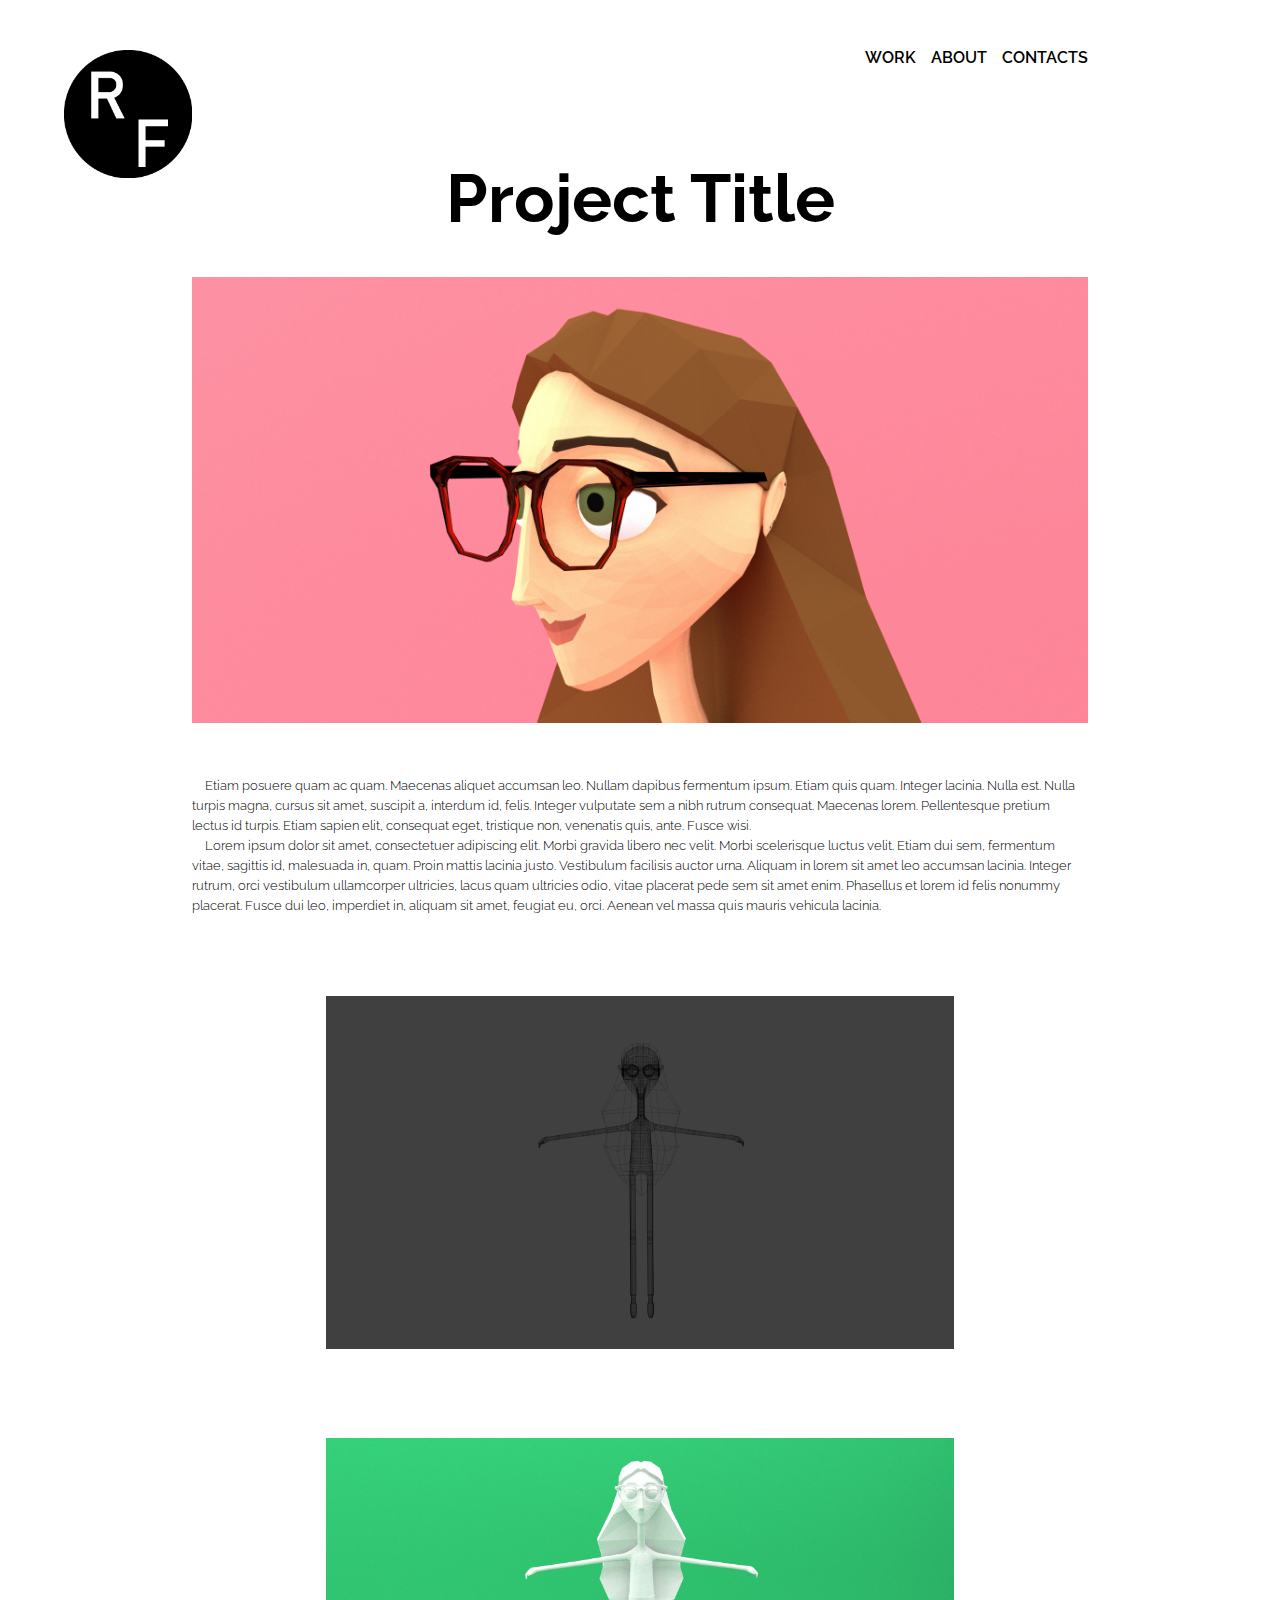
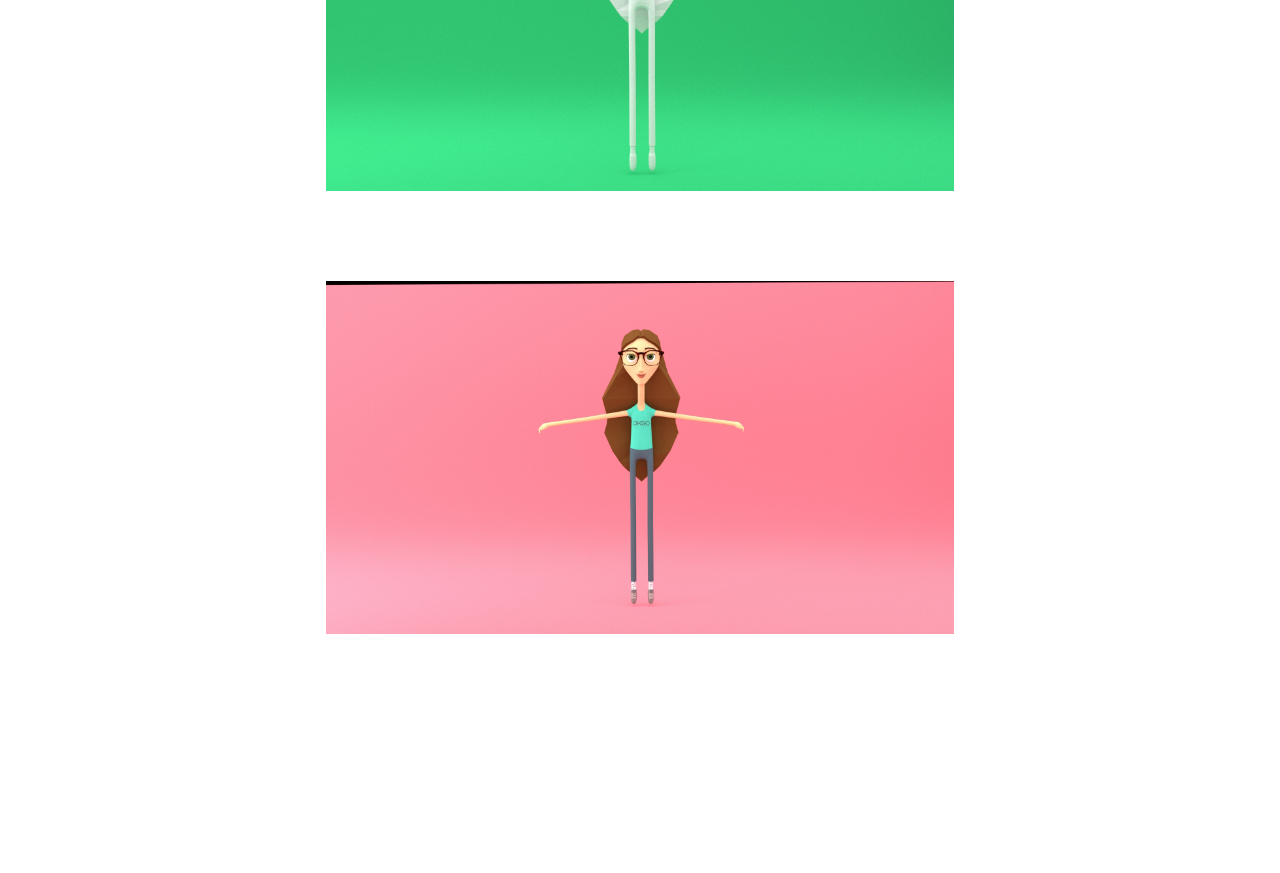
==== index.html @ c7c7fef3 "first_version" ====
<!DOCTYPE html>

<!-- Rita Fonseca e Costa up201304540 -->

<html lang="en">

  <head>

    <link href="https://fonts.googleapis.com/css?family=Raleway:300,700" rel="stylesheet">

    <title>Rita Fonseca</title>
    <meta charset="utf-8" />
    <meta name="viewport" content="initial-scale=1.0, width=device-width"/>

    <link rel="stylesheet"
    href="stylesheet.css">

  </head>

  <body>

    <a href="home.html"><img id="home" src="home.png"/></a>

    <ul id="menu">
      <li><a href="work.html">WORK</a></li>
      <li><a href="about.html">ABOUT</a></li>
      <li><a href="contacts.html">CONTACTS</a></li>
    </ul>

    <div class="dropdown">
  <button onclick="myFunction()" class="dropbtn"><img id="tracinhos" src="tracinhos.png"/></button>
  <div id="myDropdown" class="dropdown-content">
    <a href="work.html">WORK</a>
    <a href="about.html">ABOUT</a>
    <a href="contacts.html">CONTACTS</a>
  </div>
</div>

    <h1>Project Title</h1>

    <img id="main_image" src="main_image.jpg"/>

    <div class="description">

      <p>Etiam posuere quam ac quam. Maecenas aliquet accumsan leo. Nullam dapibus fermentum ipsum. Etiam quis quam. Integer lacinia. Nulla est. Nulla turpis magna, cursus sit amet, suscipit a, interdum id, felis. Integer vulputate sem a nibh rutrum consequat. Maecenas lorem. Pellentesque pretium lectus id turpis. Etiam sapien elit, consequat eget, tristique non, venenatis quis, ante. Fusce wisi.</p>

      <p>Lorem ipsum dolor sit amet, consectetuer adipiscing elit. Morbi gravida libero nec velit. Morbi scelerisque luctus velit. Etiam dui sem, fermentum vitae, sagittis id, malesuada in, quam. Proin mattis lacinia justo. Vestibulum facilisis auctor urna. Aliquam in lorem sit amet leo accumsan lacinia. Integer rutrum, orci vestibulum ullamcorper ultricies, lacus quam ultricies odio, vitae placerat pede sem sit amet enim. Phasellus et lorem id felis nonummy placerat. Fusce dui leo, imperdiet in, aliquam sit amet, feugiat eu, orci. Aenean vel massa quis mauris vehicula lacinia.</p>
    </div>

      <img class="other_images" src="1.jpg"/>
      <img class="other_images" src="2.jpg"/>
      <img class="other_images" src="3.jpg"/>
      <iframe src="https://player.vimeo.com/video/164984210"></iframe>

    <script src="scripts.js"></script>
  </body>
</html>
---- stylesheet.css ----
html,body,div,span,applet,object,iframe,h1,h2,h3,h4,h5,h6,p,blockquote,pre,a,abbr,acronym,address,big,cite,code,del,dfn,em,img,ins,kbd,q,s,samp,small,strike,strong,sub,sup,tt,var,b,u,i,center,dl,dt,dd,ol,ul,li,fieldset,form,label,legend,table,caption,tbody,tfoot,thead,tr,th,td,article,aside,canvas,details,embed,figure,figcaption,footer,header,hgroup,menu,nav,output,ruby,section,summary,time,mark,audio,video{margin:0;padding:0;border:0;font-size:100%;font:inherit;vertical-align:baseline}article,aside,details,figcaption,figure,footer,header,hgroup,menu,nav,section{display:block}body{line-height:1}ol,ul{list-style:none}blockquote,q{quotes:none}blockquote:before,blockquote:after,q:before,q:after{content:'';content:none}table{border-collapse:collapse;border-spacing:0}body{font-family:'Raleway', sans-serif;margin:0 auto;width:70%}#home{width:10%;position:absolute;top:50px;left:5%}a{color:#000;text-decoration:none}a:hover{color:#03c}.dropdown{display:none}ul{display:-webkit-flex;display:-ms-flexbox;display:flex;-webkit-flex-direction:row;-ms-flex-direction:row;flex-direction:row;-webkit-justify-content:flex-end;-ms-flex-pack:end;justify-content:flex-end}li{padding:50px 0px 10px 15px;font-size:12pt;font-weight:600}h1{color:#000;text-align:center;font-weight:700;font-size:50pt;padding:10% 0% 5% 0%}#main_image{width:100%}.description{margin:50px 0px 80px 0px;font-weight:300;font-size:10pt;line-height:1.5;text-indent:1em}iframe{width:70%;display:block;margin:0 auto}.other_images{width:70%;padding-bottom:10%;display:block;margin:0 auto}@media screen and (max-width: 960px){h1{font-size:30pt}li{padding:50px 0px 10px 15px;font-size:8pt}}@media screen and (max-width: 765px){.dropbtn{background-color:transparent;border:none;cursor:pointer}.dropdown{position:relative;display:-webkit-flex;display:-ms-flexbox;display:flex;-webkit-justify-content:flex-end;-ms-flex-pack:end;justify-content:flex-end}#tracinhos{margin-top:15px;width:30px}.dropdown-content{display:none;position:fixed;top:50px;right:15%;background-color:#fff;min-width:160px}.dropdown-content a{color:black;padding:12px 16px;text-decoration:none;display:-webkit-flex;display:-ms-flexbox;display:flex;-webkit-justify-content:flex-end;-ms-flex-pack:end;justify-content:flex-end}.dropdown-content a:hover{background-color:#f1f1f1}.show{display:block}#menu{display:none}h1{font-size:18pt}.other_images{width:100%}}
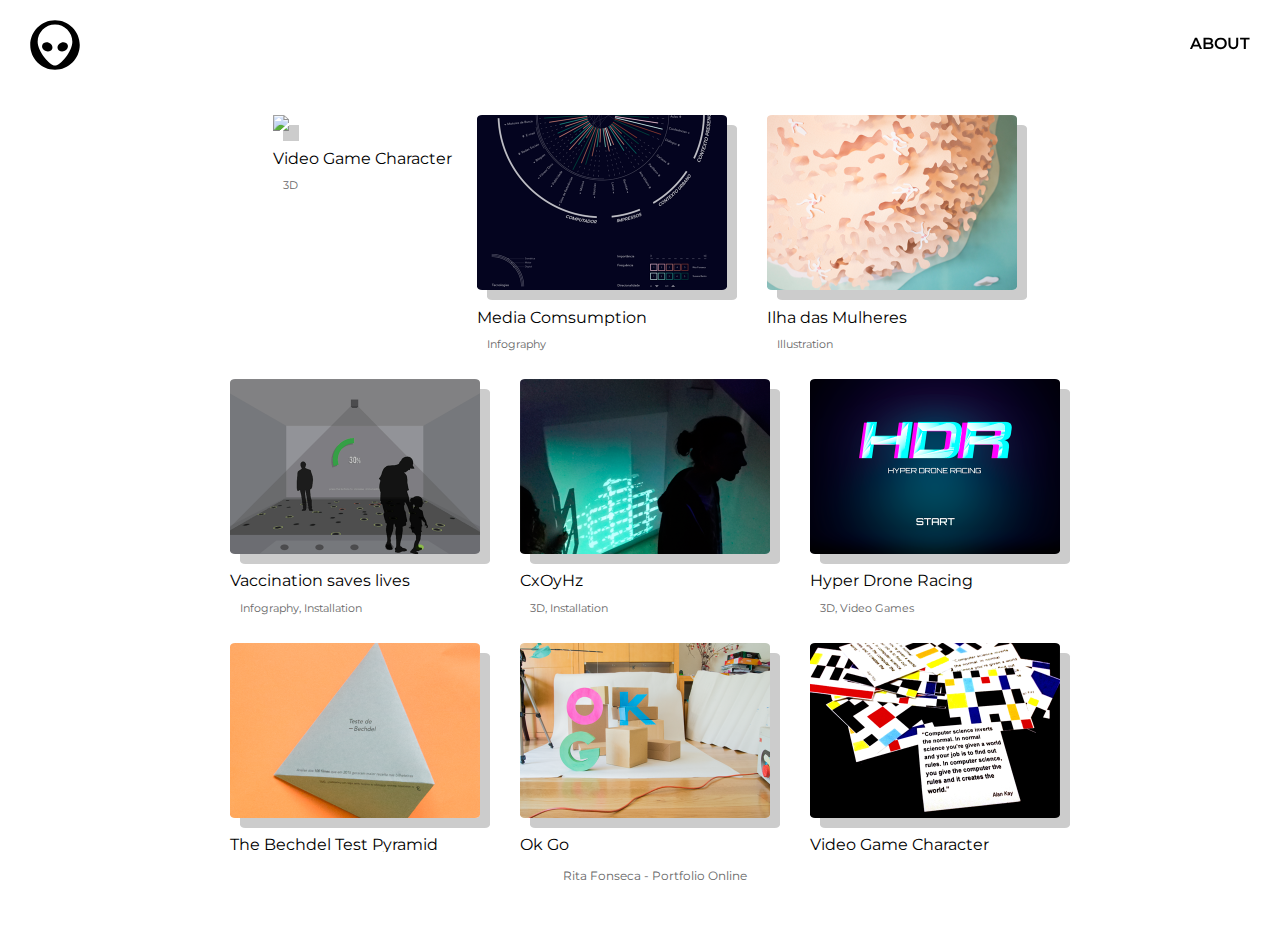
==== commit fb9dd7c4: "segunda_versão" ====
--- a/index.html
+++ b/index.html
@@ -6,7 +6,7 @@
 
   <head>
 
-    <link href="https://fonts.googleapis.com/css?family=Raleway:300,700" rel="stylesheet">
+    <link href="https://fonts.googleapis.com/css?family=Montserrat" rel="stylesheet">
 
     <title>Rita Fonseca</title>
     <meta charset="utf-8" />
@@ -19,39 +19,71 @@
 
   <body>
 
-    <a href="home.html"><img id="home" src="home.png"/></a>
+    <nav>
 
-    <ul id="menu">
-      <li><a href="work.html">WORK</a></li>
-      <li><a href="about.html">ABOUT</a></li>
-      <li><a href="contacts.html">CONTACTS</a></li>
-    </ul>
+      <a href="index.html" id="logo" title="logo"></a>
 
-    <div class="dropdown">
-  <button onclick="myFunction()" class="dropbtn"><img id="tracinhos" src="tracinhos.png"/></button>
-  <div id="myDropdown" class="dropdown-content">
-    <a href="work.html">WORK</a>
-    <a href="about.html">ABOUT</a>
-    <a href="contacts.html">CONTACTS</a>
-  </div>
-</div>
+      <a id="about" href="about.html">ABOUT</a>
 
-    <h1>Project Title</h1>
+    </nav>
 
-    <img id="main_image" src="main_image.jpg"/>
+      <ul id="work">
+        <li onclick="projeto()"><img src="imagens/imagem1.png"/>
+            <p class="title">Video Game Character</p>
+            <p class="tag">3D</p></li>
 
-    <div class="description">
+            <div id="projeto1">
+              <a onclick="fechar()"  id="fechar" title="fechar" > </a>
 
-      <p>Etiam posuere quam ac quam. Maecenas aliquet accumsan leo. Nullam dapibus fermentum ipsum. Etiam quis quam. Integer lacinia. Nulla est. Nulla turpis magna, cursus sit amet, suscipit a, interdum id, felis. Integer vulputate sem a nibh rutrum consequat. Maecenas lorem. Pellentesque pretium lectus id turpis. Etiam sapien elit, consequat eget, tristique non, venenatis quis, ante. Fusce wisi.</p>
+              <img src="imagens/3.jpg"/>
 
-      <p>Lorem ipsum dolor sit amet, consectetuer adipiscing elit. Morbi gravida libero nec velit. Morbi scelerisque luctus velit. Etiam dui sem, fermentum vitae, sagittis id, malesuada in, quam. Proin mattis lacinia justo. Vestibulum facilisis auctor urna. Aliquam in lorem sit amet leo accumsan lacinia. Integer rutrum, orci vestibulum ullamcorper ultricies, lacus quam ultricies odio, vitae placerat pede sem sit amet enim. Phasellus et lorem id felis nonummy placerat. Fusce dui leo, imperdiet in, aliquam sit amet, feugiat eu, orci. Aenean vel massa quis mauris vehicula lacinia.</p>
-    </div>
+              <p> This project was developed as an assigment for a 3D class on my third year at FBAUP. I was asked to create a 3D character inspired by me and animate a walkcycle and an idle.</p>
 
-      <img class="other_images" src="1.jpg"/>
-      <img class="other_images" src="2.jpg"/>
-      <img class="other_images" src="3.jpg"/>
-      <iframe src="https://player.vimeo.com/video/164984210"></iframe>
 
-    <script src="scripts.js"></script>
+            </div>
+
+        <li><img src="imagens/imagem3.png"/>
+            <p class="title">Media Comsumption</p>
+            <p class="tag">Infography</p></li>
+        <li><img src="imagens/imagem2.png"/>
+            <p class="title">Ilha das Mulheres</p>
+            <p class="tag">Illustration</p></li>
+        <li><img src="imagens/imagem4.png"/>
+            <p class="title">Vaccination saves lives</p>
+            <p class="tag">Infography, Installation</p></li>
+        <li><img src="imagens/imagem5.png"/>
+            <p class="title">CxOyHz</p>
+            <p class="tag">3D, Installation</p></li>
+        <li><img src="imagens/imagem6.png"/>
+            <p class="title">Hyper Drone Racing</p>
+            <p class="tag">3D, Video Games</p></li>
+        <li><img src="imagens/imagem7.png"/>
+            <p class="title">The Bechdel Test Pyramid</p>
+            <p class="tag">Infography</p></li>
+        <li><img src="imagens/imagem8.png"/>
+            <p class="title">Ok Go</p>
+            <p class="tag">Illustration</p></li>
+        <li><img  src="imagens/imagem9.png"/>
+            <p class="title">Video Game Character</p>
+            <p class="tag">Programming, Installation</p></li>
+      </ul>
+
+
+
+      <footer>
+
+      <p class="fim">Rita Fonseca - Portfolio Online</p>
+
+      </footer>
+
+      <script>
+        function projeto() {
+          document.getElementById("projeto1").style.display = "flex";
+        }
+
+        function fechar() {
+          document.getElementById("projeto1").style.display = "none";
+        }
+</script>
+
   </body>
-</html>
--- a/stylesheet.css
+++ b/stylesheet.css
@@ -1 +1 @@
-html,body,div,span,applet,object,iframe,h1,h2,h3,h4,h5,h6,p,blockquote,pre,a,abbr,acronym,address,big,cite,code,del,dfn,em,img,ins,kbd,q,s,samp,small,strike,strong,sub,sup,tt,var,b,u,i,center,dl,dt,dd,ol,ul,li,fieldset,form,label,legend,table,caption,tbody,tfoot,thead,tr,th,td,article,aside,canvas,details,embed,figure,figcaption,footer,header,hgroup,menu,nav,output,ruby,section,summary,time,mark,audio,video{margin:0;padding:0;border:0;font-size:100%;font:inherit;vertical-align:baseline}article,aside,details,figcaption,figure,footer,header,hgroup,menu,nav,section{display:block}body{line-height:1}ol,ul{list-style:none}blockquote,q{quotes:none}blockquote:before,blockquote:after,q:before,q:after{content:'';content:none}table{border-collapse:collapse;border-spacing:0}body{font-family:'Raleway', sans-serif;margin:0 auto;width:70%}#home{width:10%;position:absolute;top:50px;left:5%}a{color:#000;text-decoration:none}a:hover{color:#03c}.dropdown{display:none}ul{display:-webkit-flex;display:-ms-flexbox;display:flex;-webkit-flex-direction:row;-ms-flex-direction:row;flex-direction:row;-webkit-justify-content:flex-end;-ms-flex-pack:end;justify-content:flex-end}li{padding:50px 0px 10px 15px;font-size:12pt;font-weight:600}h1{color:#000;text-align:center;font-weight:700;font-size:50pt;padding:10% 0% 5% 0%}#main_image{width:100%}.description{margin:50px 0px 80px 0px;font-weight:300;font-size:10pt;line-height:1.5;text-indent:1em}iframe{width:70%;display:block;margin:0 auto}.other_images{width:70%;padding-bottom:10%;display:block;margin:0 auto}@media screen and (max-width: 960px){h1{font-size:30pt}li{padding:50px 0px 10px 15px;font-size:8pt}}@media screen and (max-width: 765px){.dropbtn{background-color:transparent;border:none;cursor:pointer}.dropdown{position:relative;display:-webkit-flex;display:-ms-flexbox;display:flex;-webkit-justify-content:flex-end;-ms-flex-pack:end;justify-content:flex-end}#tracinhos{margin-top:15px;width:30px}.dropdown-content{display:none;position:fixed;top:50px;right:15%;background-color:#fff;min-width:160px}.dropdown-content a{color:black;padding:12px 16px;text-decoration:none;display:-webkit-flex;display:-ms-flexbox;display:flex;-webkit-justify-content:flex-end;-ms-flex-pack:end;justify-content:flex-end}.dropdown-content a:hover{background-color:#f1f1f1}.show{display:block}#menu{display:none}h1{font-size:18pt}.other_images{width:100%}}
+html,body,div,span,applet,object,iframe,h1,h2,h3,h4,h5,h6,p,blockquote,pre,a,abbr,acronym,address,big,cite,code,del,dfn,em,img,ins,kbd,q,s,samp,small,strike,strong,sub,sup,tt,var,b,u,i,center,dl,dt,dd,ol,ul,li,fieldset,form,label,legend,table,caption,tbody,tfoot,thead,tr,th,td,article,aside,canvas,details,embed,figure,figcaption,footer,header,hgroup,menu,nav,output,ruby,section,summary,time,mark,audio,video{margin:0;padding:0;border:0;font-size:100%;font:inherit;vertical-align:baseline}article,aside,details,figcaption,figure,footer,header,hgroup,menu,nav,section{display:block}body{line-height:1}ol,ul{list-style:none}blockquote,q{quotes:none}blockquote:before,blockquote:after,q:before,q:after{content:'';content:none}table{border-collapse:collapse;border-spacing:0}body{font-family:'Montserrat', sans-serif;margin:0 auto;width:70%;line-height:110%}p{padding-bottom:10px}nav{height:100px}#logo{position:fixed;top:20px;left:30px;width:50px;height:50px;background-image:url("imagens/logo_1.svg")}#logo:hover{background-image:url("imagens/logo_2.svg")}a{color:#6fc;text-decoration:none}a:hover{color:#0c8}#about{position:fixed;top:35px;right:30px;color:#000;font-size:12pt;font-weight:600}#about:hover{color:#000;border-bottom:solid 4px #6fc}.transparente{color:rgba(0,0,0,0.2)}.fim{font-size:9pt;color:#666;background-color:#fff;position:fixed;bottom:0px;width:70%;text-align:center;padding:15px}#work{display:-webkit-flex;display:-ms-flexbox;display:flex;-webkit-justify-content:center;-ms-flex-pack:center;justify-content:center;-webkit-flex-wrap:wrap;-ms-flex-wrap:wrap;flex-wrap:wrap;margin-bottom:50px}li img{border-radius:2%;overflow:hidden;transition:width 0.05s ease-in;width:250px;margin:15px;box-shadow:10px 10px rgba(0,0,0,0.2)}li img:hover{width:270px;margin:15px;box-shadow:10px 10px #6fc}.title{margin-left:15px}.tag{margin-left:18px}.tag{margin-left:25px;color:#666;font-size:8pt}#projeto1{display:none;position:fixed;background-color:#666;-webkit-justify-content:center;-ms-flex-pack:center;justify-content:center;top:150px;left:15%;width:70%;height:500px;border-radius:2%}#fechar{display:-webkit-flex;display:-ms-flexbox;display:flex;width:30px;height:30px;background-image:url("imagens/fechar.svg");background-repeat:no-repeat}#projeto1 img{display:-webkit-flex;display:-ms-flexbox;display:flex;width:60%;height:60%}#fechar:hover{background-image:url("imagens/fecharhover.svg")}#about_text{padding:0px 130px 0px 130px}.contacts{height:30px}#social,li{display:inline;-webkit-justify-content:center;-ms-flex-pack:center;justify-content:center;padding-left:10px}h1{border-style:dashed;color:#000;text-align:center;font-weight:700;font-size:35pt;padding:50px 0% 5% 0%}h2{color:#6fc;text-align:center;font-weight:700;font-size:35pt;padding:10% 0% 5% 0%}@media screen and (max-width: 960px){h1{font-size:20pt}li{padding:50px 0px 10px 15px;font-size:8pt}}@media screen and (max-width: 765px){h1{font-size:16pt}.other_images{width:100%}}
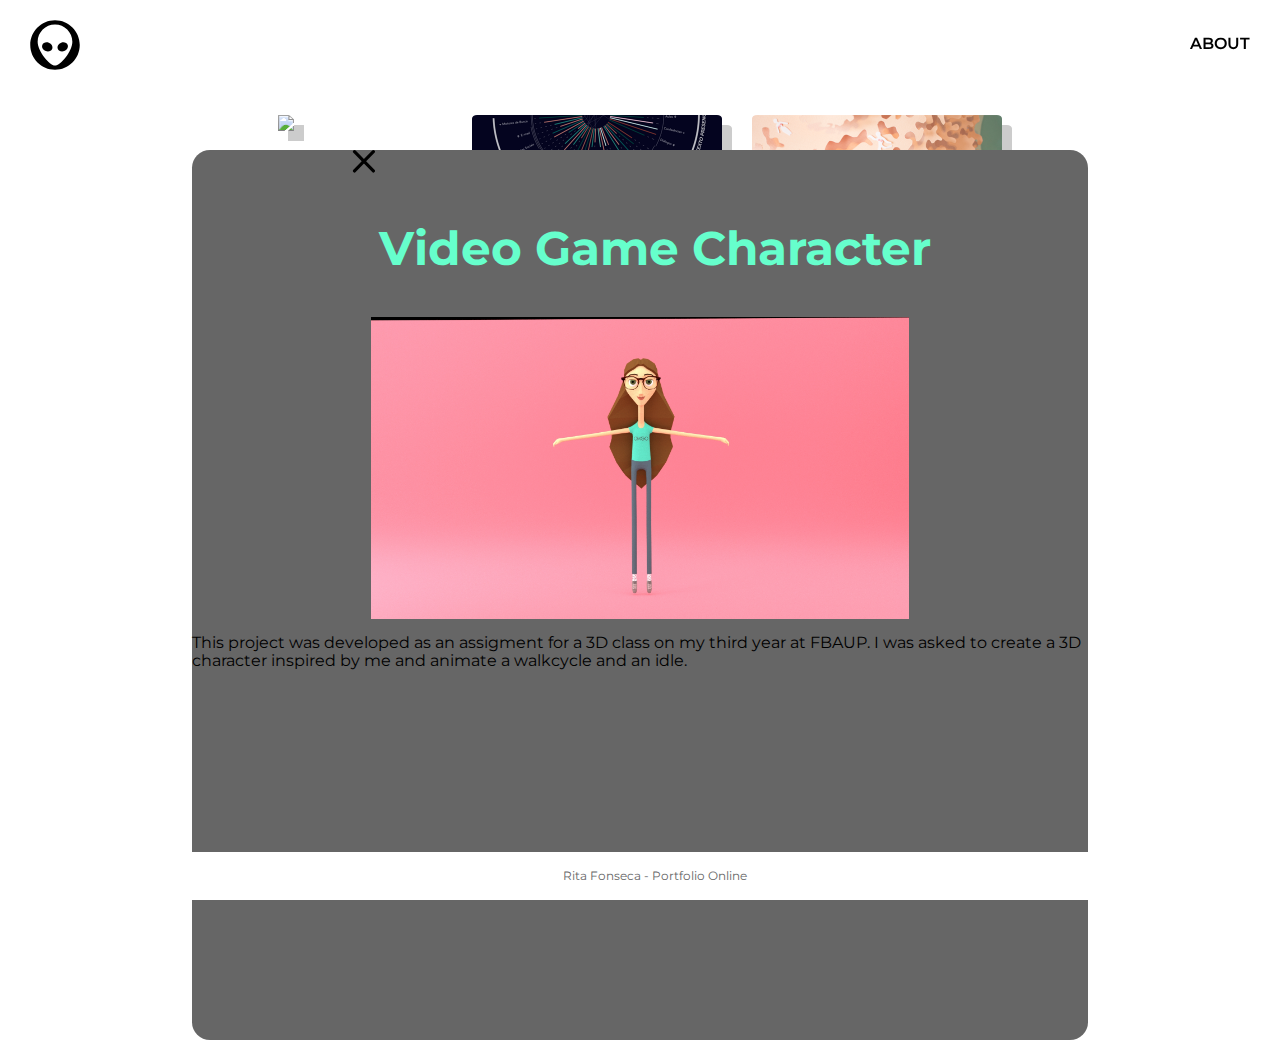
==== commit c97df272: "tres" ====
--- a/index.html
+++ b/index.html
@@ -28,42 +28,47 @@
     </nav>
 
       <ul id="work">
-        <li onclick="projeto()"><img src="imagens/imagem1.png"/>
+        <li onclick="projeto()" class="work"><img src="imagens/imagem1.png"/>
             <p class="title">Video Game Character</p>
             <p class="tag">3D</p></li>
 
             <div id="projeto1">
               <a onclick="fechar()"  id="fechar" title="fechar" > </a>
 
+              <h2>Video Game Character</h2>
+
               <img src="imagens/3.jpg"/>
 
               <p> This project was developed as an assigment for a 3D class on my third year at FBAUP. I was asked to create a 3D character inspired by me and animate a walkcycle and an idle.</p>
 
+              <iframe src="https://player.vimeo.com/video/164984210" width="640" height="360" frameborder="0" webkitallowfullscreen mozallowfullscreen allowfullscreen></iframe>
+
+              <iframe src="https://player.vimeo.com/video/164983973" width="640" height="360" frameborder="0" webkitallowfullscreen mozallowfullscreen allowfullscreen></iframe>
 
             </div>
 
-        <li><img src="imagens/imagem3.png"/>
+        <li class="work"><img src="imagens/imagem3.png"/>
             <p class="title">Media Comsumption</p>
             <p class="tag">Infography</p></li>
-        <li><img src="imagens/imagem2.png"/>
+        <li class="work"><img src="imagens/imagem2.png"/>
             <p class="title">Ilha das Mulheres</p>
             <p class="tag">Illustration</p></li>
-        <li><img src="imagens/imagem4.png"/>
+        <li class="work"><img src="imagens/imagem4.png"/>
             <p class="title">Vaccination saves lives</p>
             <p class="tag">Infography, Installation</p></li>
-        <li><img src="imagens/imagem5.png"/>
+        <li class="work"><img src="imagens/imagem5.png"/>
             <p class="title">CxOyHz</p>
             <p class="tag">3D, Installation</p></li>
-        <li><img src="imagens/imagem6.png"/>
+        <li class="work"><img src="imagens/imagem6.png"/>
             <p class="title">Hyper Drone Racing</p>
             <p class="tag">3D, Video Games</p></li>
-        <li><img src="imagens/imagem7.png"/>
+        <li class="work"><img src="imagens/imagem7.png"/>
             <p class="title">The Bechdel Test Pyramid</p>
             <p class="tag">Infography</p></li>
-        <li><img src="imagens/imagem8.png"/>
+        <li class="work"><img src="imagens/imagem8.png"/>
             <p class="title">Ok Go</p>
             <p class="tag">Illustration</p></li>
-        <li><img  src="imagens/imagem9.png"/>
+        <li class="work"><img  src="imagens/imagem9.png"/>
             <p class="title">Video Game Character</p>
             <p class="tag">Programming, Installation</p></li>
       </ul>
--- a/stylesheet.css
+++ b/stylesheet.css
@@ -1 +1 @@
-html,body,div,span,applet,object,iframe,h1,h2,h3,h4,h5,h6,p,blockquote,pre,a,abbr,acronym,address,big,cite,code,del,dfn,em,img,ins,kbd,q,s,samp,small,strike,strong,sub,sup,tt,var,b,u,i,center,dl,dt,dd,ol,ul,li,fieldset,form,label,legend,table,caption,tbody,tfoot,thead,tr,th,td,article,aside,canvas,details,embed,figure,figcaption,footer,header,hgroup,menu,nav,output,ruby,section,summary,time,mark,audio,video{margin:0;padding:0;border:0;font-size:100%;font:inherit;vertical-align:baseline}article,aside,details,figcaption,figure,footer,header,hgroup,menu,nav,section{display:block}body{line-height:1}ol,ul{list-style:none}blockquote,q{quotes:none}blockquote:before,blockquote:after,q:before,q:after{content:'';content:none}table{border-collapse:collapse;border-spacing:0}body{font-family:'Montserrat', sans-serif;margin:0 auto;width:70%;line-height:110%}p{padding-bottom:10px}nav{height:100px}#logo{position:fixed;top:20px;left:30px;width:50px;height:50px;background-image:url("imagens/logo_1.svg")}#logo:hover{background-image:url("imagens/logo_2.svg")}a{color:#6fc;text-decoration:none}a:hover{color:#0c8}#about{position:fixed;top:35px;right:30px;color:#000;font-size:12pt;font-weight:600}#about:hover{color:#000;border-bottom:solid 4px #6fc}.transparente{color:rgba(0,0,0,0.2)}.fim{font-size:9pt;color:#666;background-color:#fff;position:fixed;bottom:0px;width:70%;text-align:center;padding:15px}#work{display:-webkit-flex;display:-ms-flexbox;display:flex;-webkit-justify-content:center;-ms-flex-pack:center;justify-content:center;-webkit-flex-wrap:wrap;-ms-flex-wrap:wrap;flex-wrap:wrap;margin-bottom:50px}li img{border-radius:2%;overflow:hidden;transition:width 0.05s ease-in;width:250px;margin:15px;box-shadow:10px 10px rgba(0,0,0,0.2)}li img:hover{width:270px;margin:15px;box-shadow:10px 10px #6fc}.title{margin-left:15px}.tag{margin-left:18px}.tag{margin-left:25px;color:#666;font-size:8pt}#projeto1{display:none;position:fixed;background-color:#666;-webkit-justify-content:center;-ms-flex-pack:center;justify-content:center;top:150px;left:15%;width:70%;height:500px;border-radius:2%}#fechar{display:-webkit-flex;display:-ms-flexbox;display:flex;width:30px;height:30px;background-image:url("imagens/fechar.svg");background-repeat:no-repeat}#projeto1 img{display:-webkit-flex;display:-ms-flexbox;display:flex;width:60%;height:60%}#fechar:hover{background-image:url("imagens/fecharhover.svg")}#about_text{padding:0px 130px 0px 130px}.contacts{height:30px}#social,li{display:inline;-webkit-justify-content:center;-ms-flex-pack:center;justify-content:center;padding-left:10px}h1{border-style:dashed;color:#000;text-align:center;font-weight:700;font-size:35pt;padding:50px 0% 5% 0%}h2{color:#6fc;text-align:center;font-weight:700;font-size:35pt;padding:10% 0% 5% 0%}@media screen and (max-width: 960px){h1{font-size:20pt}li{padding:50px 0px 10px 15px;font-size:8pt}}@media screen and (max-width: 765px){h1{font-size:16pt}.other_images{width:100%}}
+html,body,div,span,applet,object,iframe,h1,h2,h3,h4,h5,h6,p,blockquote,pre,a,abbr,acronym,address,big,cite,code,del,dfn,em,img,ins,kbd,q,s,samp,small,strike,strong,sub,sup,tt,var,b,u,i,center,dl,dt,dd,ol,ul,li,fieldset,form,label,legend,table,caption,tbody,tfoot,thead,tr,th,td,article,aside,canvas,details,embed,figure,figcaption,footer,header,hgroup,menu,nav,output,ruby,section,summary,time,mark,audio,video{margin:0;padding:0;border:0;font-size:100%;font:inherit;vertical-align:baseline}article,aside,details,figcaption,figure,footer,header,hgroup,menu,nav,section{display:block}body{line-height:1}ol,ul{list-style:none}blockquote,q{quotes:none}blockquote:before,blockquote:after,q:before,q:after{content:'';content:none}table{border-collapse:collapse;border-spacing:0}body{font-family:'Montserrat', sans-serif;margin:0 auto;width:70%;line-height:110%}p{padding-bottom:10px}nav{height:100px}#logo{position:fixed;top:20px;left:30px;width:50px;height:50px;background-image:url("imagens/logo_1.svg")}#logo:hover{background-image:url("imagens/logo_2.svg")}a{color:#096;text-decoration:none}a:hover{color:#6fc}#about{position:fixed;top:35px;right:30px;color:#000;font-size:12pt;font-weight:600}#about:hover{color:#000;border-bottom:solid 4px #6fc}.transparente{color:rgba(0,0,0,0.2)}.fim{font-size:9pt;color:#666;background-color:#fff;position:fixed;bottom:0px;width:70%;text-align:center;padding:15px}#work{display:-webkit-flex;display:-ms-flexbox;display:flex;-webkit-justify-content:center;-ms-flex-pack:center;justify-content:center;-webkit-flex-wrap:wrap;-ms-flex-wrap:wrap;flex-wrap:wrap;margin-bottom:50px}.work img{border-radius:2%;overflow:hidden;transition:width 0.05s ease-in;width:250px;margin:15px;box-shadow:10px 10px rgba(0,0,0,0.2)}.work img:hover{width:270px;margin:15px;box-shadow:10px 10px #6fc}.title{margin-left:15px}.tag{margin-left:18px}.tag{margin-left:25px;color:#666;font-size:8pt}#projeto1{display:none;position:absolute;-webkit-justify-content:center;-ms-flex-pack:center;justify-content:center;background-color:#666;display:-webkit-flex;display:-ms-flexbox;display:flex;-webkit-flex-wrap:wrap;-ms-flex-wrap:wrap;flex-wrap:wrap;top:150px;left:15%;width:70%;border-radius:2%}#fechar{display:-webkit-flex;display:-ms-flexbox;display:flex;width:30px;height:30px;background-image:url("imagens/fechar.svg");background-repeat:no-repeat}#projeto1 img,iframe{padding:15px;display:-webkit-flex;display:-ms-flexbox;display:flex;width:60%;height:60%}#fechar:hover{background-image:url("imagens/fecharhover.svg")}#about_text{padding:0px 130px 0px 130px}.contacts li{display:-webkit-flex;display:-ms-flexbox;display:flex;-webkit-justify-content:space-around;-ms-flex-pack:distribute;justify-content:space-around;-webkit-flex-wrap:wrap;-ms-flex-wrap:wrap;flex-wrap:wrap;-webkit-flex-direction:row;-ms-flex-direction:row;flex-direction:row}.contacts img{height:30px}.contacts img:hover{box-shadow:none}h1{border-style:dashed;color:#000;text-align:center;font-weight:700;font-size:35pt;padding:50px 0% 5% 0%}h2{color:#6fc;text-align:center;font-weight:700;font-size:35pt;padding:10% 0% 5% 0%}@media screen and (max-width: 960px){h1{font-size:20pt}li{padding:50px 0px 10px 15px;font-size:8pt}}@media screen and (max-width: 765px){h1{font-size:16pt}.other_images{width:100%}}
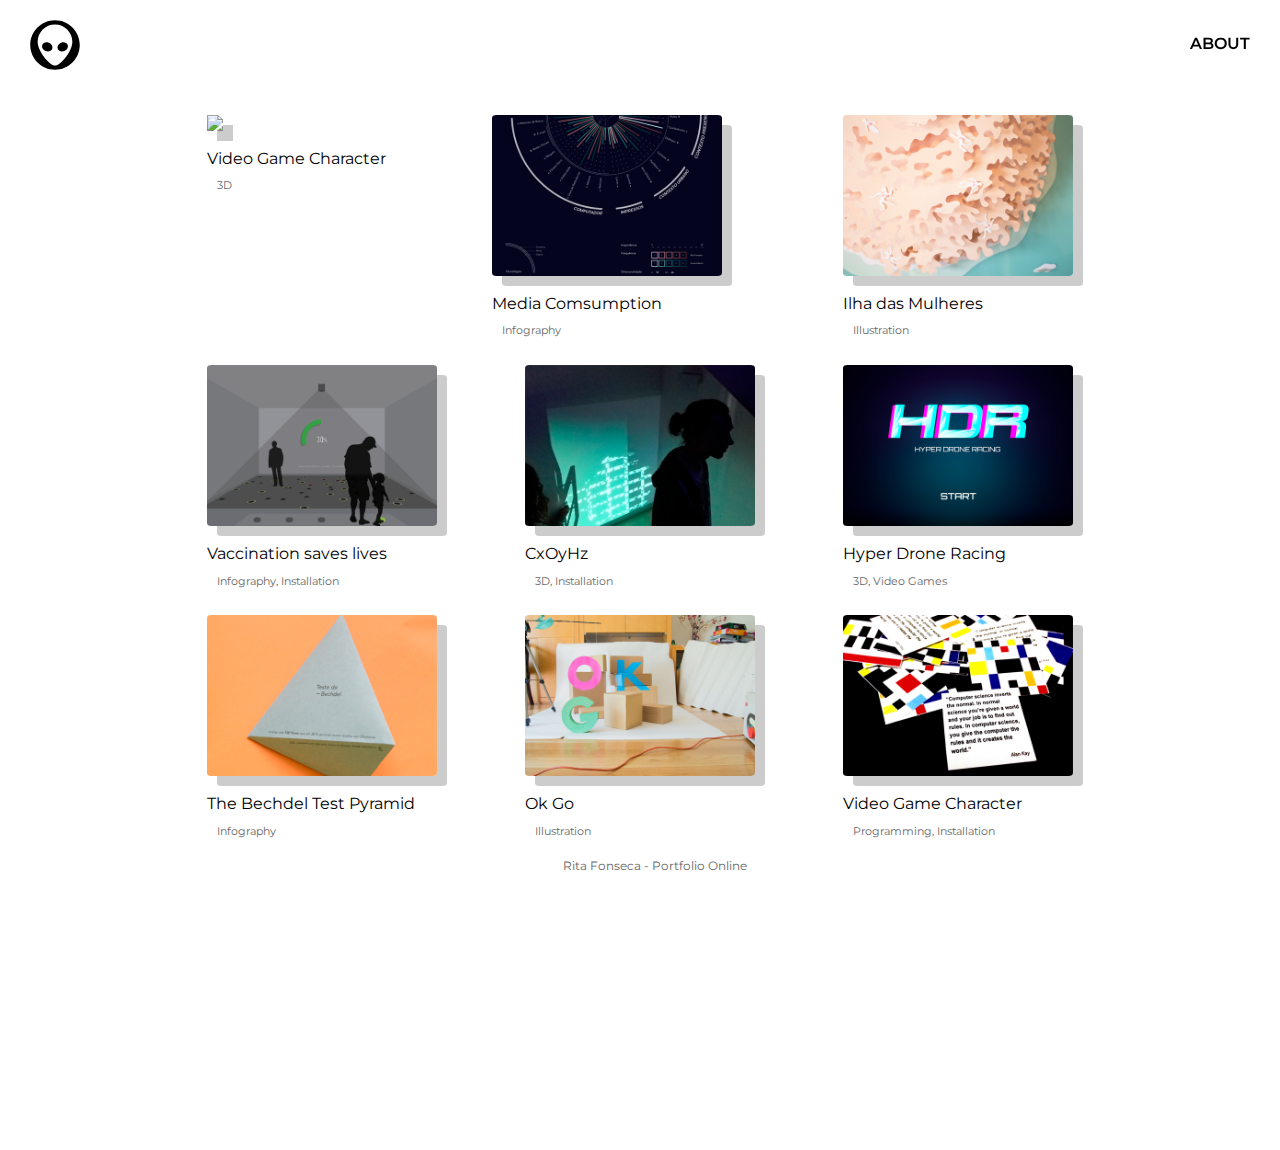
==== commit cf2009cb: "versao_final" ====
--- a/index.html
+++ b/index.html
@@ -28,25 +28,9 @@
     </nav>
 
       <ul id="work">
-        <li onclick="projeto()" class="work"><img src="imagens/imagem1.png"/>
+        <li id="mostrar" class="work"><img src="imagens/imagem1.png"/>
             <p class="title">Video Game Character</p>
             <p class="tag">3D</p></li>
-
-            <div id="projeto1">
-              <a onclick="fechar()"  id="fechar" title="fechar" > </a>
-
-              <h2>Video Game Character</h2>
-
-              <img src="imagens/3.jpg"/>
-
-              <p> This project was developed as an assigment for a 3D class on my third year at FBAUP. I was asked to create a 3D character inspired by me and animate a walkcycle and an idle.</p>
-
-              <iframe src="https://player.vimeo.com/video/164984210" width="640" height="360" frameborder="0" webkitallowfullscreen mozallowfullscreen allowfullscreen></iframe>
-
-              <iframe src="https://player.vimeo.com/video/164983973" width="640" height="360" frameborder="0" webkitallowfullscreen mozallowfullscreen allowfullscreen></iframe>
-
-            </div>
-
         <li class="work"><img src="imagens/imagem3.png"/>
             <p class="title">Media Comsumption</p>
             <p class="tag">Infography</p></li>
@@ -74,21 +58,29 @@
       </ul>
 
 
-
       <footer>
 
-      <p class="fim">Rita Fonseca - Portfolio Online</p>
+      <p>Rita Fonseca - Portfolio Online</p>
 
       </footer>
 
-      <script>
-        function projeto() {
-          document.getElementById("projeto1").style.display = "flex";
-        }
+      <div id="sombra">
+      <div>
 
-        function fechar() {
-          document.getElementById("projeto1").style.display = "none";
-        }
-</script>
+        <div id="projeto1">
+          <a id="fechar" title="fechar" > </a>
 
+          <h2>Video Game Character</h2>
+
+          <img src="imagens/3.jpg"/>
+
+          <p id="descricao"> This project was developed as an assigment for a 3D class on my third year at FBAUP. I was asked to create a 3D character inspired by me and animate a walkcycle and an idle.</p>
+
+          <iframe src="https://player.vimeo.com/video/164984210" width="640" height="360" frameborder="0" webkitallowfullscreen mozallowfullscreen allowfullscreen></iframe>
+
+          <iframe src="https://player.vimeo.com/video/164983973" width="640" height="360" frameborder="0" webkitallowfullscreen mozallowfullscreen allowfullscreen></iframe>
+        </div>
+
+      <script src="jquery-3.1.1.min.js"></script>
+      <script src="scripts.js"></script>
   </body>
--- a/stylesheet.css
+++ b/stylesheet.css
@@ -1 +1 @@
-html,body,div,span,applet,object,iframe,h1,h2,h3,h4,h5,h6,p,blockquote,pre,a,abbr,acronym,address,big,cite,code,del,dfn,em,img,ins,kbd,q,s,samp,small,strike,strong,sub,sup,tt,var,b,u,i,center,dl,dt,dd,ol,ul,li,fieldset,form,label,legend,table,caption,tbody,tfoot,thead,tr,th,td,article,aside,canvas,details,embed,figure,figcaption,footer,header,hgroup,menu,nav,output,ruby,section,summary,time,mark,audio,video{margin:0;padding:0;border:0;font-size:100%;font:inherit;vertical-align:baseline}article,aside,details,figcaption,figure,footer,header,hgroup,menu,nav,section{display:block}body{line-height:1}ol,ul{list-style:none}blockquote,q{quotes:none}blockquote:before,blockquote:after,q:before,q:after{content:'';content:none}table{border-collapse:collapse;border-spacing:0}body{font-family:'Montserrat', sans-serif;margin:0 auto;width:70%;line-height:110%}p{padding-bottom:10px}nav{height:100px}#logo{position:fixed;top:20px;left:30px;width:50px;height:50px;background-image:url("imagens/logo_1.svg")}#logo:hover{background-image:url("imagens/logo_2.svg")}a{color:#096;text-decoration:none}a:hover{color:#6fc}#about{position:fixed;top:35px;right:30px;color:#000;font-size:12pt;font-weight:600}#about:hover{color:#000;border-bottom:solid 4px #6fc}.transparente{color:rgba(0,0,0,0.2)}.fim{font-size:9pt;color:#666;background-color:#fff;position:fixed;bottom:0px;width:70%;text-align:center;padding:15px}#work{display:-webkit-flex;display:-ms-flexbox;display:flex;-webkit-justify-content:center;-ms-flex-pack:center;justify-content:center;-webkit-flex-wrap:wrap;-ms-flex-wrap:wrap;flex-wrap:wrap;margin-bottom:50px}.work img{border-radius:2%;overflow:hidden;transition:width 0.05s ease-in;width:250px;margin:15px;box-shadow:10px 10px rgba(0,0,0,0.2)}.work img:hover{width:270px;margin:15px;box-shadow:10px 10px #6fc}.title{margin-left:15px}.tag{margin-left:18px}.tag{margin-left:25px;color:#666;font-size:8pt}#projeto1{display:none;position:absolute;-webkit-justify-content:center;-ms-flex-pack:center;justify-content:center;background-color:#666;display:-webkit-flex;display:-ms-flexbox;display:flex;-webkit-flex-wrap:wrap;-ms-flex-wrap:wrap;flex-wrap:wrap;top:150px;left:15%;width:70%;border-radius:2%}#fechar{display:-webkit-flex;display:-ms-flexbox;display:flex;width:30px;height:30px;background-image:url("imagens/fechar.svg");background-repeat:no-repeat}#projeto1 img,iframe{padding:15px;display:-webkit-flex;display:-ms-flexbox;display:flex;width:60%;height:60%}#fechar:hover{background-image:url("imagens/fecharhover.svg")}#about_text{padding:0px 130px 0px 130px}.contacts li{display:-webkit-flex;display:-ms-flexbox;display:flex;-webkit-justify-content:space-around;-ms-flex-pack:distribute;justify-content:space-around;-webkit-flex-wrap:wrap;-ms-flex-wrap:wrap;flex-wrap:wrap;-webkit-flex-direction:row;-ms-flex-direction:row;flex-direction:row}.contacts img{height:30px}.contacts img:hover{box-shadow:none}h1{border-style:dashed;color:#000;text-align:center;font-weight:700;font-size:35pt;padding:50px 0% 5% 0%}h2{color:#6fc;text-align:center;font-weight:700;font-size:35pt;padding:10% 0% 5% 0%}@media screen and (max-width: 960px){h1{font-size:20pt}li{padding:50px 0px 10px 15px;font-size:8pt}}@media screen and (max-width: 765px){h1{font-size:16pt}.other_images{width:100%}}
+html,body,div,span,applet,object,iframe,h1,h2,h3,h4,h5,h6,p,blockquote,pre,a,abbr,acronym,address,big,cite,code,del,dfn,em,img,ins,kbd,q,s,samp,small,strike,strong,sub,sup,tt,var,b,u,i,center,dl,dt,dd,ol,ul,li,fieldset,form,label,legend,table,caption,tbody,tfoot,thead,tr,th,td,article,aside,canvas,details,embed,figure,figcaption,footer,header,hgroup,menu,nav,output,ruby,section,summary,time,mark,audio,video{margin:0;padding:0;border:0;font-size:100%;font:inherit;vertical-align:baseline}article,aside,details,figcaption,figure,footer,header,hgroup,menu,nav,section{display:block}body{line-height:1}ol,ul{list-style:none}blockquote,q{quotes:none}blockquote:before,blockquote:after,q:before,q:after{content:'';content:none}table{border-collapse:collapse;border-spacing:0}body{font-family:'Montserrat', sans-serif;margin:0 auto;width:70%;line-height:110%}p{padding-bottom:10px}nav{height:100px}#logo{position:fixed;top:20px;left:30px;width:50px;height:50px;background-image:url("imagens/logo_1.svg")}#logo:hover{background-image:url("imagens/logo_2.svg")}a{color:#666;text-decoration:none}a:hover{color:#6fc}#about{position:fixed;top:35px;right:30px;color:#000;font-size:12pt;font-weight:600}#about:hover{color:#000;border-bottom:solid 4px #6fc}footer{font-size:9pt;color:#666;background-color:#fff;position:fixed;bottom:0px;left:0px;padding:15px;width:100%;display:-webkit-flex;display:-ms-flexbox;display:flex;-webkit-justify-content:center;-ms-flex-pack:center;justify-content:center}#work{display:-webkit-flex;display:-ms-flexbox;display:flex;-webkit-justify-content:space-between;-ms-flex-pack:justify;justify-content:space-between;-webkit-flex-wrap:wrap;-ms-flex-wrap:wrap;flex-wrap:wrap;margin-bottom:300px}.work img{border-radius:2%;overflow:hidden;transition:width 0.05s ease-in;width:18vw;margin:15px;box-shadow:10px 10px rgba(0,0,0,0.2)}.work img:hover{width:20vw;margin:15px;box-shadow:10px 10px #6fc}.title{margin-left:15px}.tag{margin-left:25px;color:#666;font-size:8pt}#projeto1{position:relative;-webkit-justify-content:center;-ms-flex-pack:center;justify-content:center;display:-webkit-flex;display:-ms-flexbox;display:flex;-webkit-flex-wrap:wrap;-ms-flex-wrap:wrap;flex-wrap:wrap;margin-top:150px;margin:150px 0px 10% 15%;width:70%;border-radius:2%;padding:20px;background-color:#fff;box-shadow:10px 10px rgba(0,0,0,0.2)}#projeto1 p{width:80%;margin:40px 0px 40px 0px}#fechar{width:30px;height:30px;background-image:url("imagens/fechar.svg");background-repeat:no-repeat;position:absolute;right:5vw}#projeto1 img,iframe{padding:15px;width:60%}#fechar:hover{background-image:url("imagens/fecharhover.svg")}#sombra{background-color:rgba(0,0,0,0.6);position:absolute;top:0px;left:0px;width:100vw;height:260vh}#social{display:-webkit-flex;display:-ms-flexbox;display:flex;-webkit-justify-content:center;-ms-flex-pack:center;justify-content:center}#social li{margin-right:15px;font-size:18pt}#social li img{height:20px}h1{border-style:dashed;color:#000;text-align:center;font-weight:700;font-size:35pt;padding:50px 0% 5% 0%}h2{color:#6fc;text-align:center;font-weight:700;font-size:35pt;margin-bottom:50px;line-height:120%}#about_text{margin-bottom:50px}@media screen and (max-width: 960px){.work img{width:60vw}.work img:hover{width:62vw}h1{font-size:20pt}li{font-size:8pt}}@media screen and (max-width: 765px){body{font-size:8pt}h1{font-size:16pt}h2{margin-bottom:20px;font-size:16pt}.other_images{width:100%}}#social li{-webkit-flex-direction:row;-ms-flex-direction:row;flex-direction:row;margin-right:5px;font-size:8pt}#social li img{height:2vw}
